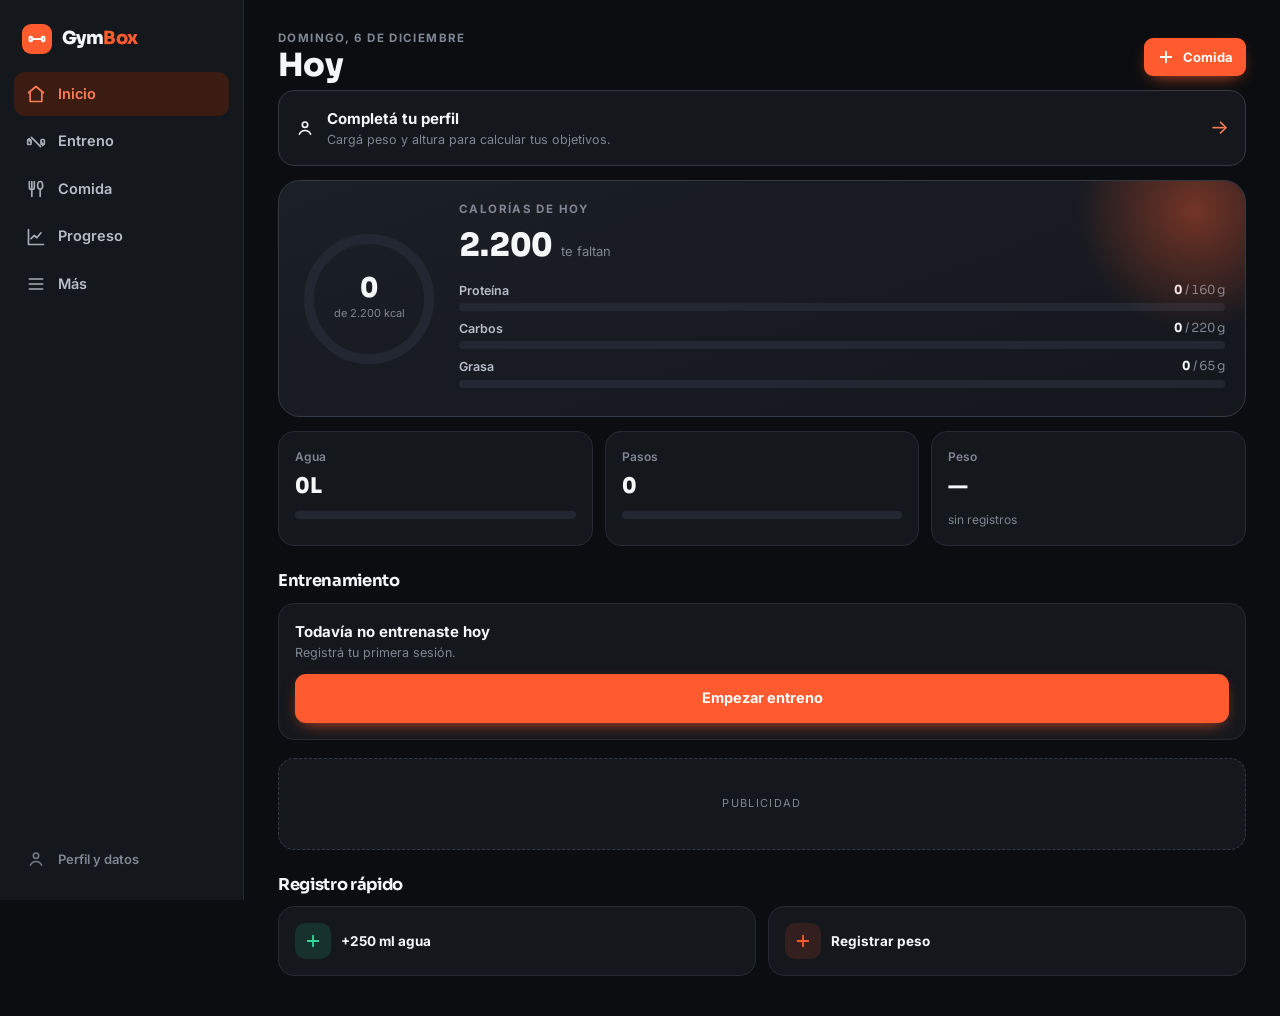
==== app.html @ 185788a8 "feat: transformación a GymBox — fitness companion / gym dashboard (rediseño 100%) Convierte el proye" ====
<!DOCTYPE html>
<html lang="es-AR">
<head>
  <meta charset="UTF-8" />
  <meta name="viewport" content="width=device-width, initial-scale=1, viewport-fit=cover" />
  <title>GymBox — Tu gym, tus datos, tu progreso</title>
  <meta name="description" content="Registrá entrenamientos, comidas, peso y progreso. Todo en tu navegador, sin cuenta." />
  <meta name="robots" content="noindex, follow" />
  <meta name="theme-color" content="#0b0d10" />
  <link rel="icon" type="image/svg+xml" href="assets/favicon.svg" />
  <link rel="manifest" href="manifest.webmanifest" />
  <link rel="preconnect" href="https://fonts.googleapis.com" />
  <link rel="preconnect" href="https://fonts.gstatic.com" crossorigin />
  <link rel="stylesheet" href="https://fonts.googleapis.com/css2?family=Inter:wght@400;500;600;700;800&family=Sora:wght@600;700;800&display=swap" />
  <link rel="stylesheet" href="styles.css?v=20260905" />
</head>
<body>
  <noscript>
    <div style="padding:24px;text-align:center;color:#f4f6f8">
      GymBox necesita JavaScript para funcionar. Activalo para registrar tus entrenamientos.
    </div>
  </noscript>

  <script defer src="js/calc.js?v=20260905"></script>
  <script defer src="js/store.js?v=20260905"></script>
  <script defer src="js/foods.js?v=20260905"></script>
  <script defer src="js/ui.js?v=20260905"></script>
  <script defer src="js/views-inicio.js?v=20260905"></script>
  <script defer src="js/views-entreno.js?v=20260905"></script>
  <script defer src="js/views-comida.js?v=20260905"></script>
  <script defer src="js/views-progreso.js?v=20260905"></script>
  <script defer src="js/views-mas.js?v=20260905"></script>
  <script defer src="js/app.js?v=20260905"></script>
</body>
</html>
---- styles.css ----
/* =============================================================================
 * GymBox — styles.css · Dark · Premium · Athletic · Minimal
 * Un solo archivo. Comparte app, landing y páginas SEO.
 * ============================================================================= */

/* ===== 1. Tokens ===== */
:root {
  --bg:        #0b0d10;
  --surface:   #14171c;
  --surface-2: #1b1f26;
  --surface-3: #222731;
  --line:      #262b33;
  --line-2:    #333a45;
  --ink:       #f4f6f8;
  --ink-soft:  #b7bec9;
  --ink-mute:  #7f8794;

  --accent:    #ff5b2e;   /* energía / performance */
  --accent-2:  #ff7d54;
  --accent-dim:#3a1c12;
  --good:      #34d99b;
  --good-dim:  #10291f;
  --warn:      #f4b740;
  --bad:       #ff5470;

  --radius:    16px;
  --radius-sm: 11px;
  --radius-lg: 22px;
  --pill:      999px;

  --ui:  "Inter", system-ui, -apple-system, "Segoe UI", Roboto, sans-serif;
  --disp:"Sora", var(--ui);
  --ease: cubic-bezier(.16,1,.3,1);
  --shadow: 0 10px 30px -12px rgba(0,0,0,.6);
  --sidebar: 244px;
  --maxw: 1120px;
}

/* ===== 2. Reset ===== */
*,*::before,*::after { box-sizing: border-box; margin: 0; }
html { -webkit-text-size-adjust: 100%; }
body {
  font-family: var(--ui); font-size: 15px; line-height: 1.55;
  color: var(--ink); background: var(--bg);
  -webkit-font-smoothing: antialiased; text-rendering: optimizeLegibility;
  overflow-x: clip;
}
img,svg { display: block; max-width: 100%; }
button { font: inherit; color: inherit; cursor: pointer; border: 0; background: none; }
a { color: inherit; text-decoration: none; }
input,select,button,textarea { font: inherit; }
h1,h2,h3,h4 { line-height: 1.12; letter-spacing: -.02em; font-weight: 700; }
::selection { background: var(--accent); color: #fff; }
:focus-visible { outline: 2px solid var(--accent); outline-offset: 2px; border-radius: 6px; }
.num { font-family: var(--disp); font-variant-numeric: tabular-nums; letter-spacing: -.02em; }
.mono { font-variant-numeric: tabular-nums; }
[hidden] { display: none !important; }

/* ===== 3. App layout ===== */
.app { min-height: 100vh; }
.app-shell { display: block; }

/* Sidebar (desktop) */
.sidebar {
  position: fixed; inset: 0 auto 0 0; width: var(--sidebar);
  background: var(--surface); border-right: 1px solid var(--line);
  padding: 20px 14px; display: none; flex-direction: column; z-index: 40;
}
.sidebar .brand { display: flex; align-items: center; gap: 10px; padding: 4px 8px 18px; }
.side-nav { display: flex; flex-direction: column; gap: 3px; }
.side-link {
  display: flex; align-items: center; gap: 12px; padding: 11px 12px; border-radius: var(--radius-sm);
  color: var(--ink-soft); font-weight: 600; font-size: 14.5px; transition: background .15s, color .15s;
}
.side-link svg { width: 20px; height: 20px; flex: none; opacity: .9; }
.side-link:hover { background: var(--surface-2); color: var(--ink); }
.side-link.active { background: var(--accent-dim); color: var(--accent-2); }
.side-link.active svg { opacity: 1; }
.side-foot { margin-top: auto; padding-top: 14px; }
.side-foot .side-link { font-size: 13px; color: var(--ink-mute); }

/* Topbar (mobile) */
.topbar {
  position: sticky; top: 0; z-index: 30; display: flex; align-items: center; justify-content: space-between;
  padding: 12px 16px; background: color-mix(in srgb, var(--bg) 82%, transparent);
  backdrop-filter: blur(10px); border-bottom: 1px solid var(--line);
}
.topbar .brand { display: flex; align-items: center; gap: 9px; }

.brand-mark { width: 30px; height: 30px; border-radius: 9px; background: var(--accent); display: grid; place-items: center; color: #fff; flex: none; }
.brand-name { font-family: var(--disp); font-weight: 800; font-size: 18px; letter-spacing: -.03em; }
.brand-name b { color: var(--accent); font-weight: 800; }

/* Main content */
.main { padding: 18px 16px 96px; }
.wrap { max-width: var(--maxw); margin: 0 auto; }

/* Bottom nav (mobile) */
.tabbar {
  position: fixed; left: 0; right: 0; bottom: 0; z-index: 40;
  display: flex; justify-content: space-around; align-items: stretch;
  background: color-mix(in srgb, var(--surface) 92%, transparent);
  backdrop-filter: blur(12px); border-top: 1px solid var(--line);
  padding: 6px 4px calc(6px + env(safe-area-inset-bottom, 0px));
}
.tab {
  display: flex; flex-direction: column; align-items: center; gap: 3px; flex: 1;
  padding: 6px 2px; color: var(--ink-mute); font-size: 10.5px; font-weight: 600; border-radius: 12px;
}
.tab svg { width: 22px; height: 22px; }
.tab.active { color: var(--accent-2); }
.tab.active svg { filter: drop-shadow(0 0 8px color-mix(in srgb, var(--accent) 55%, transparent)); }

@media (min-width: 900px) {
  .sidebar { display: flex; }
  .topbar, .tabbar { display: none; }
  .main { padding: 30px 34px 40px; margin-left: var(--sidebar); }
}

/* ===== 4. Typography helpers ===== */
.view-title { font-family: var(--disp); font-size: clamp(1.5rem, 5vw, 2rem); font-weight: 800; }
.view-sub { color: var(--ink-mute); font-size: 14px; margin-top: 2px; }
.eyebrow { font-size: 11.5px; font-weight: 700; letter-spacing: .12em; text-transform: uppercase; color: var(--ink-mute); }
.section-h { display: flex; align-items: baseline; justify-content: space-between; gap: 10px; margin: 26px 0 12px; }
.section-h h2 { font-family: var(--disp); font-size: 1.02rem; font-weight: 700; }
.muted { color: var(--ink-mute); }
.soft { color: var(--ink-soft); }
.accent { color: var(--accent-2); }

/* ===== 5. Surfaces / composition ===== */
.panel { background: var(--surface); border: 1px solid var(--line); border-radius: var(--radius); padding: 16px; }
.panel-flat { padding: 2px 0; }
.hairline { border-top: 1px solid var(--line); }
.grid { display: grid; gap: 12px; }
.g2 { grid-template-columns: repeat(2, minmax(0,1fr)); }
.g3 { grid-template-columns: repeat(3, minmax(0,1fr)); }
.g4 { grid-template-columns: repeat(2, minmax(0,1fr)); }
@media (min-width: 620px) { .g4 { grid-template-columns: repeat(4, minmax(0,1fr)); } }
.row { display: flex; align-items: center; gap: 10px; }
.between { display: flex; align-items: center; justify-content: space-between; gap: 10px; }
.wrap-gap { display: flex; flex-wrap: wrap; gap: 8px; }
.spacer { flex: 1; }

/* ===== 6. Buttons ===== */
.btn {
  display: inline-flex; align-items: center; justify-content: center; gap: 8px;
  padding: 12px 16px; border-radius: var(--radius-sm); font-weight: 700; font-size: 14.5px;
  transition: transform .1s var(--ease), background .15s, border-color .15s, color .15s;
  border: 1px solid transparent; white-space: nowrap;
}
.btn:active { transform: translateY(1px) scale(.99); }
.btn svg { width: 18px; height: 18px; }
.btn-primary { background: var(--accent); color: #fff; box-shadow: 0 6px 18px -8px var(--accent); }
.btn-primary:hover { background: var(--accent-2); }
.btn-ghost { background: var(--surface-2); color: var(--ink); border-color: var(--line-2); }
.btn-ghost:hover { border-color: var(--ink-mute); }
.btn-quiet { background: transparent; color: var(--ink-soft); }
.btn-quiet:hover { color: var(--ink); background: var(--surface-2); }
.btn-danger { background: transparent; color: var(--bad); border-color: color-mix(in srgb, var(--bad) 40%, transparent); }
.btn-danger:hover { background: color-mix(in srgb, var(--bad) 12%, transparent); }
.btn-block { width: 100%; }
.btn-lg { padding: 15px 20px; font-size: 16px; }
.btn-sm { padding: 8px 12px; font-size: 13px; border-radius: 9px; }
.fab-add { border: 1px dashed var(--line-2); color: var(--ink-soft); background: transparent; width: 100%; padding: 13px; border-radius: var(--radius-sm); font-weight: 700; }
.fab-add:hover { border-color: var(--accent); color: var(--accent-2); }

/* ===== 7. Inputs ===== */
.field { display: flex; flex-direction: column; gap: 6px; }
.field label, .field .lab { font-size: 13px; font-weight: 600; color: var(--ink-soft); }
.input, select.input, textarea.input {
  width: 100%; padding: 12px 13px; border-radius: var(--radius-sm);
  background: var(--surface-2); border: 1.5px solid var(--line-2); color: var(--ink);
  transition: border-color .15s, box-shadow .15s;
}
.input:focus { outline: none; border-color: var(--accent); box-shadow: 0 0 0 3px color-mix(in srgb, var(--accent) 22%, transparent); }
.input::placeholder { color: var(--ink-mute); }
.field .err { color: var(--bad); font-size: 12.5px; font-weight: 600; min-height: 0; }
.field.bad .input { border-color: var(--bad); }
.hint { font-size: 12px; color: var(--ink-mute); }

/* Stepper */
.stepper { display: grid; grid-template-columns: 46px 1fr 46px; align-items: stretch; gap: 8px; }
.stepper button { background: var(--surface-3); border: 1px solid var(--line-2); border-radius: var(--radius-sm); font-size: 22px; font-weight: 700; color: var(--ink); }
.stepper button:hover { border-color: var(--accent); color: var(--accent-2); }
.stepper .input { text-align: center; font-family: var(--disp); font-weight: 700; font-size: 18px; }

/* Segmented */
.seg { display: inline-flex; background: var(--surface-2); border: 1px solid var(--line-2); border-radius: var(--pill); padding: 3px; gap: 2px; }
.seg button { padding: 8px 14px; border-radius: var(--pill); font-weight: 700; font-size: 13.5px; color: var(--ink-mute); }
.seg button.on { background: var(--accent); color: #fff; }
.seg.seg-quiet button.on { background: var(--surface-3); color: var(--ink); }

/* Chips */
.chip { display: inline-flex; align-items: center; gap: 6px; padding: 6px 11px; border-radius: var(--pill); background: var(--surface-2); border: 1px solid var(--line-2); font-size: 12.5px; font-weight: 600; color: var(--ink-soft); }
.chip.on { background: var(--accent-dim); border-color: color-mix(in srgb, var(--accent) 45%, transparent); color: var(--accent-2); }

/* ===== 8. Stats / numbers ===== */
.stat { display: flex; flex-direction: column; gap: 3px; }
.stat .k { font-size: 12px; color: var(--ink-mute); font-weight: 600; }
.stat .v { font-family: var(--disp); font-weight: 800; font-size: 1.35rem; }
.stat .v small { font-size: .58em; color: var(--ink-mute); font-weight: 600; }

/* Ring progress */
.ring { --p: 0; --sz: 132px; width: var(--sz); height: var(--sz); position: relative; }
.ring svg { transform: rotate(-90deg); width: 100%; height: 100%; }
.ring .bg { stroke: var(--surface-3); }
.ring .fg { stroke: var(--accent); stroke-linecap: round; transition: stroke-dashoffset .5s var(--ease); }
.ring .center { position: absolute; inset: 0; display: grid; place-content: center; text-align: center; }
.ring .center .big { font-family: var(--disp); font-weight: 800; font-size: 1.7rem; line-height: 1; }
.ring .center .lab { font-size: 11px; color: var(--ink-mute); margin-top: 3px; }

/* Bars */
.bar { height: 8px; border-radius: var(--pill); background: var(--surface-3); overflow: hidden; }
.bar > span { display: block; height: 100%; border-radius: var(--pill); background: var(--accent); transition: width .4s var(--ease); }
.bar.good > span { background: var(--good); }
.bar.warn > span { background: var(--warn); }

/* Metric row (macro/agua/pasos) */
.metric { display: grid; grid-template-columns: 1fr auto; gap: 4px 10px; align-items: center; padding: 12px 0; }
.metric + .metric { border-top: 1px solid var(--line); }
.metric .lab { font-weight: 600; font-size: 13.5px; }
.metric .val { font-family: var(--disp); font-weight: 700; }
.metric .val b { color: var(--ink); } .metric .val span { color: var(--ink-mute); font-weight: 600; }
.metric .barwrap { grid-column: 1 / -1; }

/* Hero stat (destacada del dashboard) */
.hero-stat { position: relative; overflow: hidden; background: linear-gradient(160deg, var(--surface-2), var(--surface)); border: 1px solid var(--line-2); border-radius: var(--radius-lg); padding: 20px; }
.hero-stat .glow { position: absolute; width: 240px; height: 240px; right: -70px; top: -90px; background: radial-gradient(circle, color-mix(in srgb, var(--accent) 40%, transparent), transparent 70%); pointer-events: none; }

/* List rows */
.list { display: flex; flex-direction: column; }
.lrow { display: flex; align-items: center; gap: 12px; padding: 13px 0; border-top: 1px solid var(--line); }
.lrow:first-child { border-top: 0; }
.lrow .ic { width: 38px; height: 38px; border-radius: 11px; background: var(--surface-2); display: grid; place-items: center; color: var(--accent-2); flex: none; }
.lrow .main { min-width: 0; flex: 1; }
.lrow .t { font-weight: 700; font-size: 14.5px; overflow: hidden; text-overflow: ellipsis; white-space: nowrap; }
.lrow .s { font-size: 12.5px; color: var(--ink-mute); }
.lrow .end { text-align: right; font-family: var(--disp); font-weight: 700; }
.lrow.tap { cursor: pointer; border-radius: 10px; }
.lrow.tap:hover { background: var(--surface-2); }
.icon-btn { width: 34px; height: 34px; border-radius: 9px; display: grid; place-items: center; color: var(--ink-mute); }
.icon-btn:hover { color: var(--bad); background: var(--surface-2); }

/* Set-log rows (entreno) */
.setline { display: grid; grid-template-columns: 30px 1fr 1fr 40px; gap: 8px; align-items: center; padding: 7px 0; }
.setline .n { color: var(--ink-mute); font-weight: 700; text-align: center; }
.setline .input { padding: 12px 8px; text-align: center; font-family: var(--disp); font-weight: 700; font-size: 17px; }
.setline .rm { color: var(--ink-mute); }
.setline .head { color: var(--ink-mute); font-size: 11px; text-transform: uppercase; letter-spacing: .06em; }

/* ===== 9. PR banner ===== */
.pr { position: relative; overflow: hidden; border-radius: var(--radius); padding: 16px 18px; background: linear-gradient(135deg, var(--accent-dim), var(--surface-2)); border: 1px solid color-mix(in srgb, var(--accent) 45%, transparent); animation: prIn .5s var(--ease); }
.pr .tag { font-size: 11px; font-weight: 800; letter-spacing: .14em; color: var(--accent-2); }
.pr .v { font-family: var(--disp); font-weight: 800; font-size: 1.6rem; }
@keyframes prIn { from { opacity: 0; transform: translateY(8px) scale(.98); } }
@media (prefers-reduced-motion: reduce) { .pr { animation: none; } }

/* ===== 10. Timer ===== */
.timer { text-align: center; padding: 10px 0; }
.timer .clock { font-family: var(--disp); font-weight: 800; font-size: clamp(3.5rem, 22vw, 6rem); line-height: 1; letter-spacing: -.04em; }
.timer .clock.warn { color: var(--accent-2); }
.timer .lab { color: var(--ink-mute); letter-spacing: .16em; text-transform: uppercase; font-size: 12px; }

/* ===== 11. Plate visual ===== */
.plates { display: flex; align-items: center; gap: 4px; flex-wrap: wrap; justify-content: center; padding: 10px 0; }
.plate { border-radius: 4px; color: #05130d; font-weight: 800; font-size: 11px; display: grid; place-items: center; min-width: 26px; }

/* ===== 12. Chart (svg line) ===== */
.chart { width: 100%; height: 160px; }
.chart .line { fill: none; stroke: var(--accent); stroke-width: 2.5; }
.chart .area { fill: url(#garea); opacity: .5; }
.chart .dot { fill: var(--accent); }
.chart .grid { stroke: var(--line); stroke-width: 1; }
.chart-empty { color: var(--ink-mute); text-align: center; padding: 30px 10px; font-size: 13.5px; }

/* ===== 13. Calendar ===== */
.cal { display: grid; grid-template-columns: repeat(7, 1fr); gap: 6px; }
.cal .cell { aspect-ratio: 1; border-radius: 9px; background: var(--surface-2); border: 1px solid var(--line); display: grid; place-items: center; font-size: 12px; font-weight: 700; color: var(--ink-mute); position: relative; cursor: pointer; }
.cal .cell.has { color: var(--ink); border-color: var(--line-2); }
.cal .cell .dots { position: absolute; bottom: 5px; display: flex; gap: 2px; }
.cal .cell .dots i { width: 4px; height: 4px; border-radius: 50%; background: var(--accent); }
.cal .cell .dots i.g { background: var(--good); }
.cal .dow { text-align: center; font-size: 10.5px; color: var(--ink-mute); font-weight: 700; }

/* ===== 14. Modal / sheet ===== */
.scrim { position: fixed; inset: 0; background: rgba(0,0,0,.6); z-index: 60; opacity: 0; animation: fade .2s forwards; display: grid; align-items: end; }
@media (min-width: 620px) { .scrim { align-items: center; } }
.sheet { background: var(--surface); border: 1px solid var(--line-2); border-radius: var(--radius-lg) var(--radius-lg) 0 0; width: 100%; max-width: 520px; margin: 0 auto; padding: 18px 18px calc(18px + env(safe-area-inset-bottom,0)); max-height: 90vh; overflow-y: auto; animation: up .25s var(--ease); }
@media (min-width: 620px) { .sheet { border-radius: var(--radius-lg); animation: pop .2s var(--ease); } }
.sheet h3 { font-family: var(--disp); font-size: 1.15rem; margin-bottom: 4px; }
.sheet .handle { width: 40px; height: 4px; border-radius: 4px; background: var(--line-2); margin: -6px auto 12px; }
@keyframes fade { to { opacity: 1; } }
@keyframes up { from { transform: translateY(30px); } }
@keyframes pop { from { transform: scale(.96); opacity: .6; } }
@media (prefers-reduced-motion: reduce) { .scrim,.sheet { animation: none; opacity: 1; } }

/* ===== 15. Toast ===== */
.toast-wrap { position: fixed; left: 0; right: 0; bottom: 84px; z-index: 80; display: flex; flex-direction: column; align-items: center; gap: 8px; pointer-events: none; }
@media (min-width: 900px) { .toast-wrap { bottom: 24px; left: var(--sidebar); } }
.toast { background: var(--surface-3); border: 1px solid var(--line-2); color: var(--ink); padding: 10px 16px; border-radius: var(--pill); font-weight: 600; font-size: 13.5px; box-shadow: var(--shadow); animation: up .2s var(--ease); }
.toast.good { border-color: color-mix(in srgb, var(--good) 50%, transparent); }

/* ===== 16. Empty states ===== */
.empty { text-align: center; padding: 34px 16px; color: var(--ink-mute); }
.empty .ic { width: 54px; height: 54px; margin: 0 auto 12px; border-radius: 16px; background: var(--surface-2); display: grid; place-items: center; color: var(--accent-2); }
.empty h3 { color: var(--ink); font-size: 1.05rem; margin-bottom: 5px; }
.empty p { font-size: 13.5px; max-width: 34ch; margin: 0 auto 14px; }

/* ===== 17. Ad slot ===== */
.ad { display: grid; place-items: center; min-height: 92px; border: 1.5px dashed var(--line-2); border-radius: var(--radius); color: var(--ink-mute); font-size: 11px; letter-spacing: .12em; text-transform: uppercase; background: var(--surface); margin: 18px 0; }

/* ===== 18. Landing ===== */
.lp-header { position: sticky; top: 0; z-index: 30; background: color-mix(in srgb, var(--bg) 82%, transparent); backdrop-filter: blur(10px); border-bottom: 1px solid var(--line); }
.lp-header .in { max-width: var(--maxw); margin: 0 auto; display: flex; align-items: center; justify-content: space-between; padding: 14px 18px; }
.lp-hero { max-width: var(--maxw); margin: 0 auto; padding: clamp(40px, 9vw, 96px) 18px 40px; }
.lp-hero h1 { font-family: var(--disp); font-weight: 800; font-size: clamp(2.4rem, 9vw, 4.6rem); line-height: .98; letter-spacing: -.04em; }
.lp-hero h1 .o { color: var(--accent); }
.lp-hero p { color: var(--ink-soft); font-size: clamp(1.05rem, 3vw, 1.3rem); max-width: 46ch; margin: 18px 0 26px; }
.lp-cta { display: flex; flex-wrap: wrap; gap: 12px; align-items: center; }
.lp-note { color: var(--ink-mute); font-size: 13px; }
.lp-mock { max-width: var(--maxw); margin: 10px auto 0; padding: 0 18px; }
.lp-mockframe { border: 1px solid var(--line-2); border-radius: var(--radius-lg); background: var(--surface); overflow: hidden; box-shadow: var(--shadow); }
.lp-section { max-width: var(--maxw); margin: 0 auto; padding: 40px 18px; }
.lp-features { display: grid; gap: 14px; grid-template-columns: 1fr; }
@media (min-width: 700px) { .lp-features { grid-template-columns: repeat(3,1fr); } }
.lp-feat { background: var(--surface); border: 1px solid var(--line); border-radius: var(--radius); padding: 18px; }
.lp-feat .fi { width: 40px; height: 40px; border-radius: 11px; background: var(--accent-dim); color: var(--accent-2); display: grid; place-items: center; margin-bottom: 12px; }
.lp-feat h3 { font-size: 1.05rem; margin-bottom: 6px; }
.lp-feat p { color: var(--ink-mute); font-size: 13.5px; }
.lp-list { display: flex; flex-wrap: wrap; gap: 8px; }
.lp-foot { border-top: 1px solid var(--line); }
.lp-foot .in { max-width: var(--maxw); margin: 0 auto; padding: 26px 18px; display: flex; flex-wrap: wrap; gap: 14px; justify-content: space-between; color: var(--ink-mute); font-size: 13px; }
.lp-foot a { color: var(--ink-soft); font-weight: 600; }

/* ===== 19. Prose (SEO pages / legal) ===== */
.prose { max-width: 760px; margin: 0 auto; }
.prose h1 { font-family: var(--disp); font-size: clamp(1.8rem,5vw,2.4rem); margin-bottom: 10px; }
.prose h2 { font-family: var(--disp); font-size: 1.35rem; margin: 30px 0 10px; }
.prose p { color: var(--ink-soft); margin-bottom: 12px; }
.prose ul, .prose ol { color: var(--ink-soft); margin: 0 0 12px 1.2rem; }
.prose li { margin-bottom: 6px; }
.prose strong { color: var(--ink); }
.faq details { border: 1px solid var(--line); border-radius: var(--radius-sm); margin-bottom: 8px; background: var(--surface); }
.faq summary { cursor: pointer; padding: 14px 16px; font-weight: 700; list-style: none; display: flex; justify-content: space-between; }
.faq summary::-webkit-details-marker { display: none; }
.faq summary::after { content: "+"; color: var(--accent-2); font-weight: 800; }
.faq details[open] summary::after { content: "–"; }
.faq p { padding: 0 16px 14px; color: var(--ink-soft); }
.disclaimer { background: var(--surface-2); border: 1px solid var(--line-2); border-radius: var(--radius); padding: 14px 16px; font-size: 13px; color: var(--ink-mute); margin: 18px 0; }
.disclaimer strong { color: var(--ink-soft); }

/* ===== 20. Reduced motion ===== */
@media (prefers-reduced-motion: reduce) { * { transition-duration: .01ms !important; } }
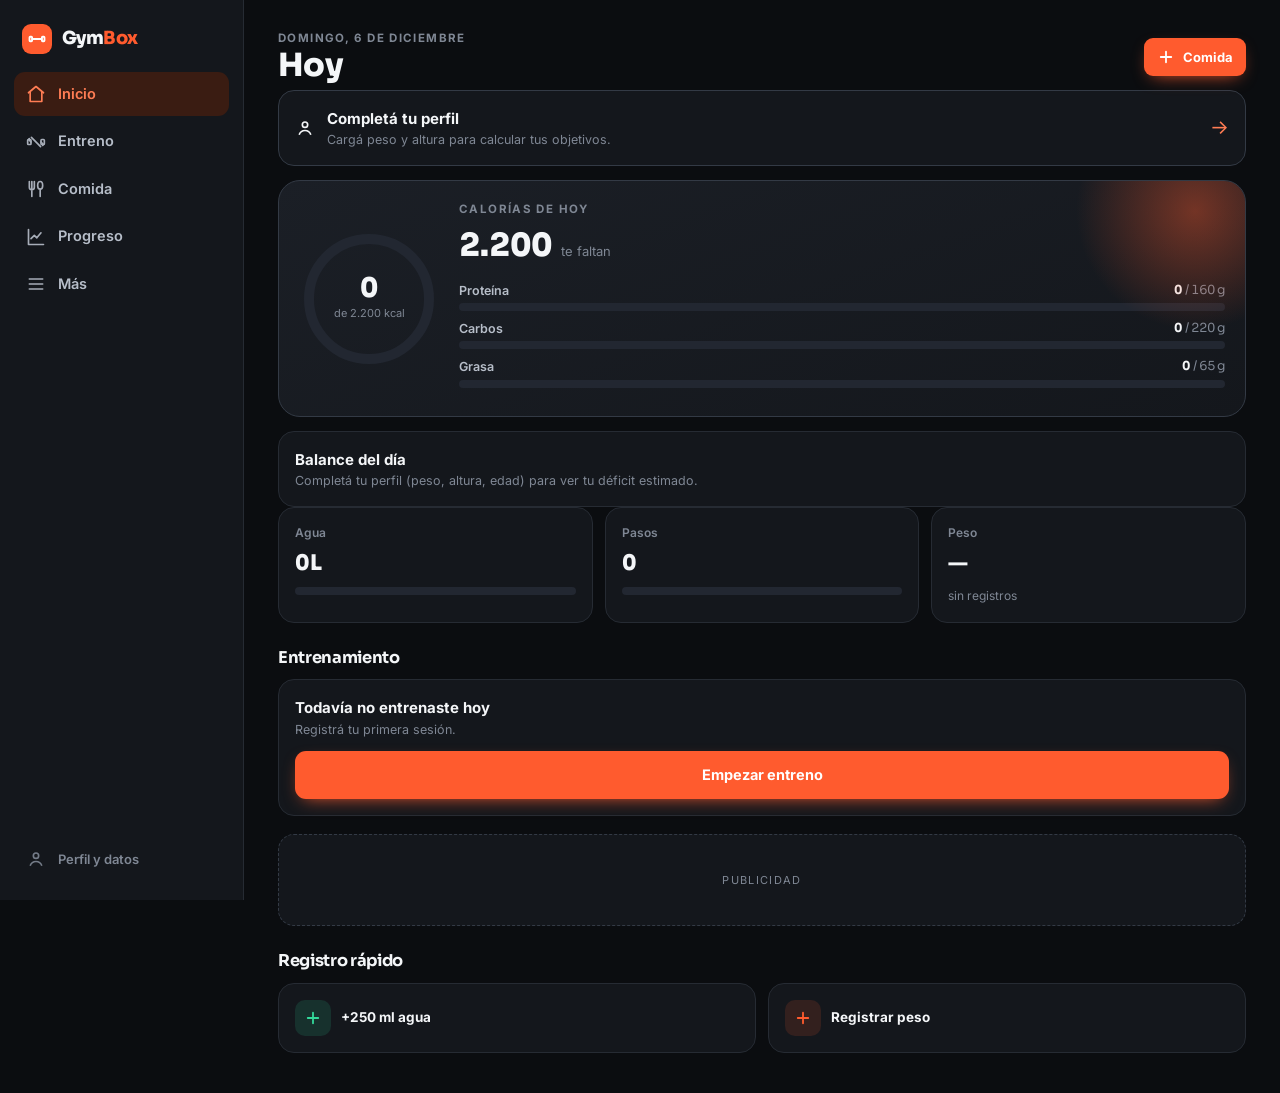
==== commit e3c74c40: "feat: buscador de ejercicios con sugerencias + intensidad para calorías del entreno - Nuevo catálogo" ====
--- a/app.html
+++ b/app.html
@@ -25,6 +25,7 @@
   <script defer src="js/store.js?v=20260905"></script>
   <script defer src="js/foods.js?v=20260905"></script>
   <script defer src="js/ui.js?v=20260905"></script>
+  <script defer src="js/ejercicios.js?v=20260905"></script>
   <script defer src="js/views-inicio.js?v=20260905"></script>
   <script defer src="js/views-entreno.js?v=20260905"></script>
   <script defer src="js/views-comida.js?v=20260905"></script>
